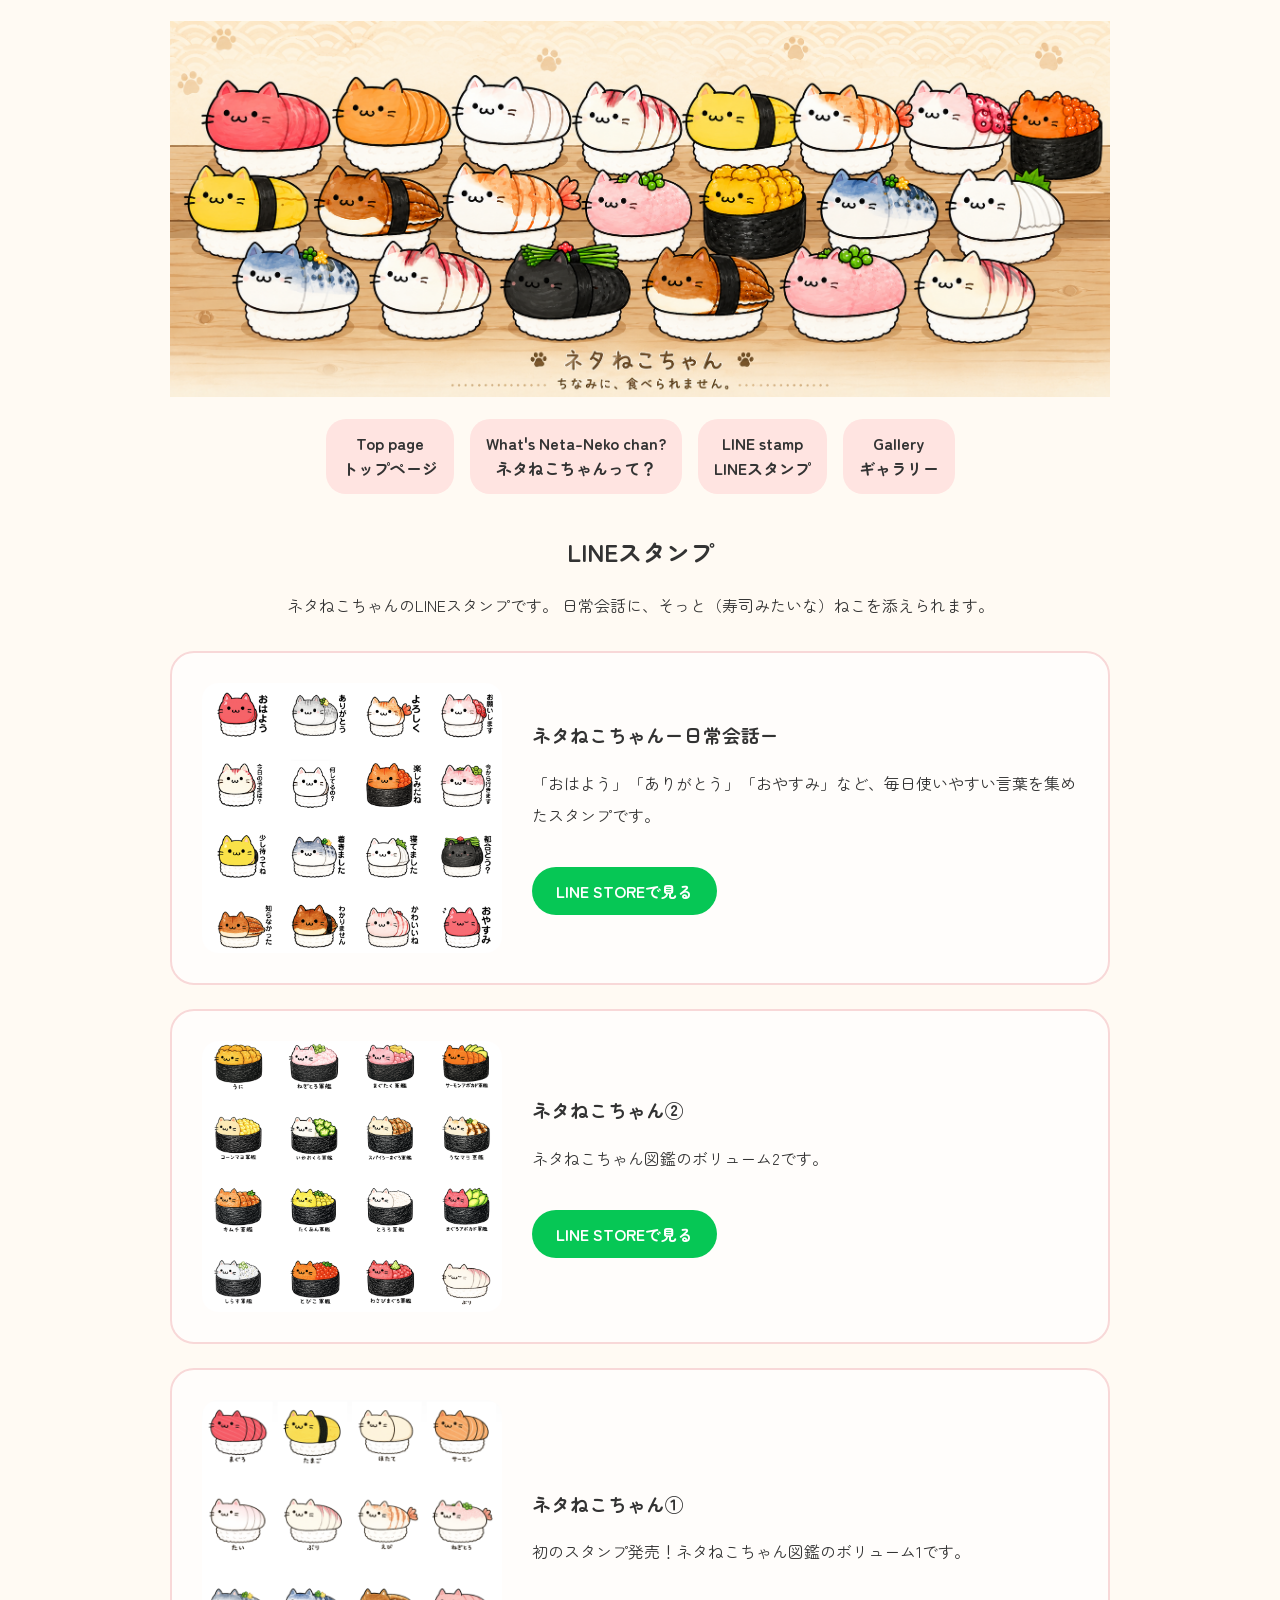
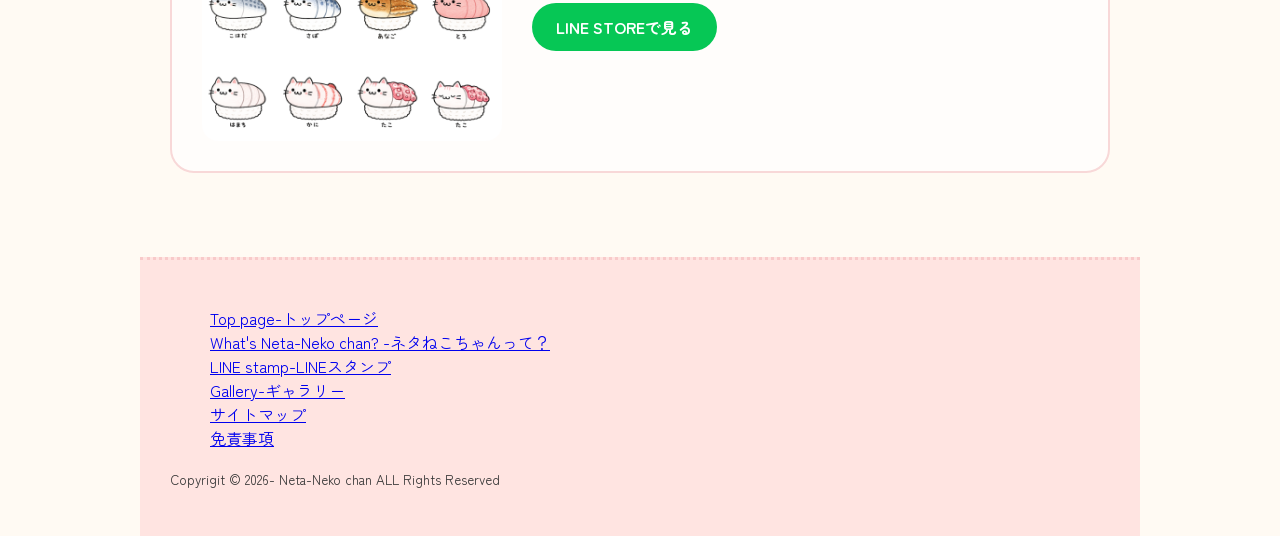
==== linestamp.html @ 60497d51 "Add files via upload" ====
<!doctype html>
<html lang="ja">
<head>
<meta charset="utf-8">
<title>ネタねこちゃんの公式HP</title>

<!--CSSリンク-->
<link href="css/common.css" rel="stylesheet" type="text/css">
<link href="css/linestamp.css" rel="stylesheet" type="text/css">

<!--フォント-->
<link rel="preconnect" href="https://fonts.googleapis.com">
<link rel="preconnect" href="https://fonts.gstatic.com" crossorigin>
<link href="https://fonts.googleapis.com/css2?family=Zen+Maru+Gothic:wght@400;500;700&display=swap" rel="stylesheet">
</head>

<body>
	<header>

	<!-- ヘッダー画像 -->
  <h1><a href="index.html"><img src="image/header.png" width="940px" alt="ネタねこちゃん大集合のヘッダー"/></a></h1>
		
	<!--トップナビゲーション始まり-->
	<ul id="topnav">
	 <li><a href="index.html">Top page<br>トップページ</a></li>
	 <li><a href="about.html">What's Neta-Neko chan?<br>ネタねこちゃんって？</a></li>
	 <li><a href="linestamp.html">LINE stamp<br>LINEスタンプ</a></li>
	 <li><a href="gallery.html">Gallery<br>ギャラリー</a></li>
	</ul>
	<!--トップナビゲーション終わり-->
	</header>
	
	<main>
  <section id="stamp">
    <h2>LINEスタンプ</h2>

    <p class="lead">
      ネタねこちゃんのLINEスタンプです。  
      日常会話に、そっと（寿司みたいな）ねこを添えられます。
    </p>

    <div class="stampCard">
      <img src="image/line03.png" alt="ネタねこちゃん日常会話スタンプ">

      <div class="stampText">
        <h3>ネタねこちゃんー日常会話ー</h3>
        <p>
          「おはよう」「ありがとう」「おやすみ」など、毎日使いやすい言葉を集めたスタンプです。
        </p>

        <a href="https://line.me/S/sticker/34198942" class="stampButton">
          LINE STOREで見る
        </a>
      </div>
    </div>
<br>
    <div class="stampCard">
      <img src="image/line02.png" alt="ネタねこちゃん日常会話スタンプ">

      <div class="stampText">
        <h3>ネタねこちゃん②</h3>
        <p>
          ネタねこちゃん図鑑のボリューム2です。
        </p>

        <a href="https://line.me/S/sticker/34160586" class="stampButton">
          LINE STOREで見る
        </a>
      </div>
    </div>
<br>
     <div class="stampCard">
      <img src="image/line1.png" alt="ネタねこちゃん日常会話スタンプ">

      <div class="stampText">
        <h3>ネタねこちゃん①</h3>
        <p>
          初のスタンプ発売！ネタねこちゃん図鑑のボリューム1です。
        </p>

        <a href="https://line.me/S/sticker/34160486" class="stampButton">
          LINE STOREで見る
        </a>
      </div>
    </div>
<br>




  </section>
</main>
	
<!-- フッター始まり -->
<footer>
<ul id="footerNav">
   <li><a href="index.html">Top page-トップページ</a></li>    
   <li><a href="about.html">What's Neta-Neko chan? -ネタねこちゃんって？</a></li> 
   <li><a href="linestamp.html">LINE stamp-LINEスタンプ</a></li>  
   <li><a href="gallery.html">Gallery-ギャラリー</a></li>
   <li><a href="sitemap.html">サイトマップ</a></li>
   <li><a href="Disclaimer.html">免責事項</a></li>
  </ul>

<!-- コピーライト始まり -->
<p id="copyRight"><small>Copyrigit &copy; 2026- Neta-Neko chan ALL Rights Reserved</small></p>
</footer>
	<script>
const previewImage = document.getElementById('previewImage');
const nekoImages = document.querySelectorAll('#mainImage img');

nekoImages.forEach(function(img) {
  img.addEventListener('mouseover', function() {
    previewImage.src = img.src;
    previewImage.alt = img.alt + 'の拡大画像';
  });
});
</script>

</body>
</html>
---- css/common.css ----
@charset "utf-8";

/* 全体の基本設定 */
body {
      margin: 0;
    font-family: "Zen Maru Gothic", sans-serif;
    background-color: #fffaf3;
    color: #333;
}

/* ページ全体の中央寄せ */
header,
main,
footer {
    max-width: 940px;
    margin: 0 auto;
}

/* 画像がはみ出さないようにする */
img {
    max-width: 100%;
    height: auto;
    display: block;
}

/*　フッター */
footer{
    margin-top:60px;
    padding:30px;

    background:#ffe4e1;

    border-top:3px dotted #f8caca;

    text-align:left;
}

footer ul {
    list-style: none;
}

/* ページ全体をふわっと表示 */
body {
    animation: fadeIn 1.2s ease-in;
}

@keyframes fadeIn {
    from {
        opacity: 0;
    }

    to {
        opacity: 1;
    }
}
---- css/linestamp.css ----
/* ヘッダー画像 */
#headerImage img {
    width: 940px;
    height: auto;
}

/* ナビゲーション */
#topnav {
    list-style: none;
    display: flex;
    justify-content: center;
    gap: 16px;
    padding: 0;
    margin: 20px 0 30px;
}

#topnav li a {
    display: block;
    text-align: center;
    line-height: 1.6;
    text-decoration: none;
    color: #333;
    background-color: #ffe4e1;
    padding: 12px 16px;
    border-radius: 20px;
    font-weight: bold;
}


#stamp {
    max-width: 940px;
    margin: 40px auto;
}

#stamp h2 {
    text-align: center;
    margin-bottom: 20px;
}

.lead {
    text-align: center;
    line-height: 2;
    margin-bottom: 30px;
}

.stampCard {
    display: flex;
    gap: 30px;
    align-items: center;
    background: #fffdfb;
    border: 2px solid #f8d8d8;
    border-radius: 24px;
    padding: 30px;
}

.stampCard img {
    width: 300px;
    height: auto;
    border-radius: 16px;
}

.stampText {
    flex: 1;
}

.stampText h3 {
    margin-top: 0;
}

.stampText p {
    line-height: 2;
}

.stampButton {
    display: inline-block;
    margin-top: 20px;
    background: #06c755;
    color: #fff;
    text-decoration: none;
    font-weight: bold;
    padding: 12px 24px;
    border-radius: 999px;
}
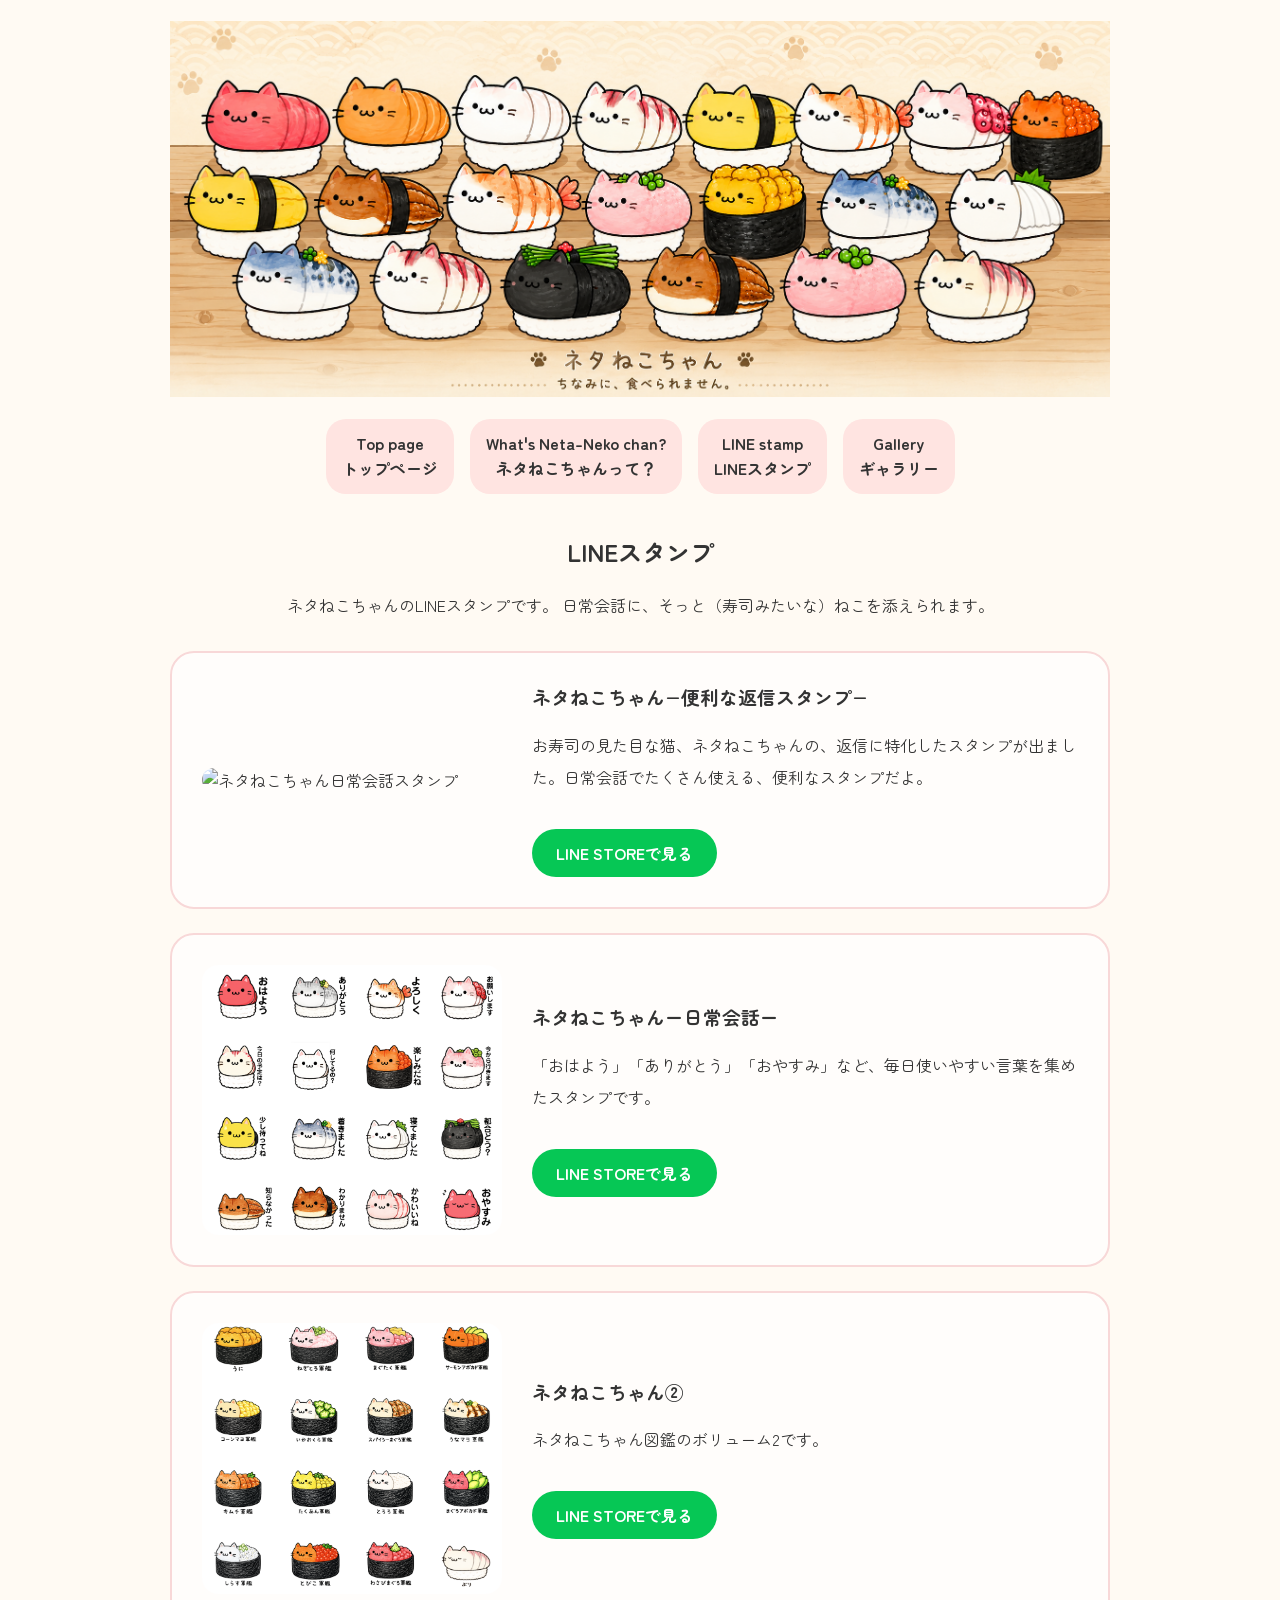
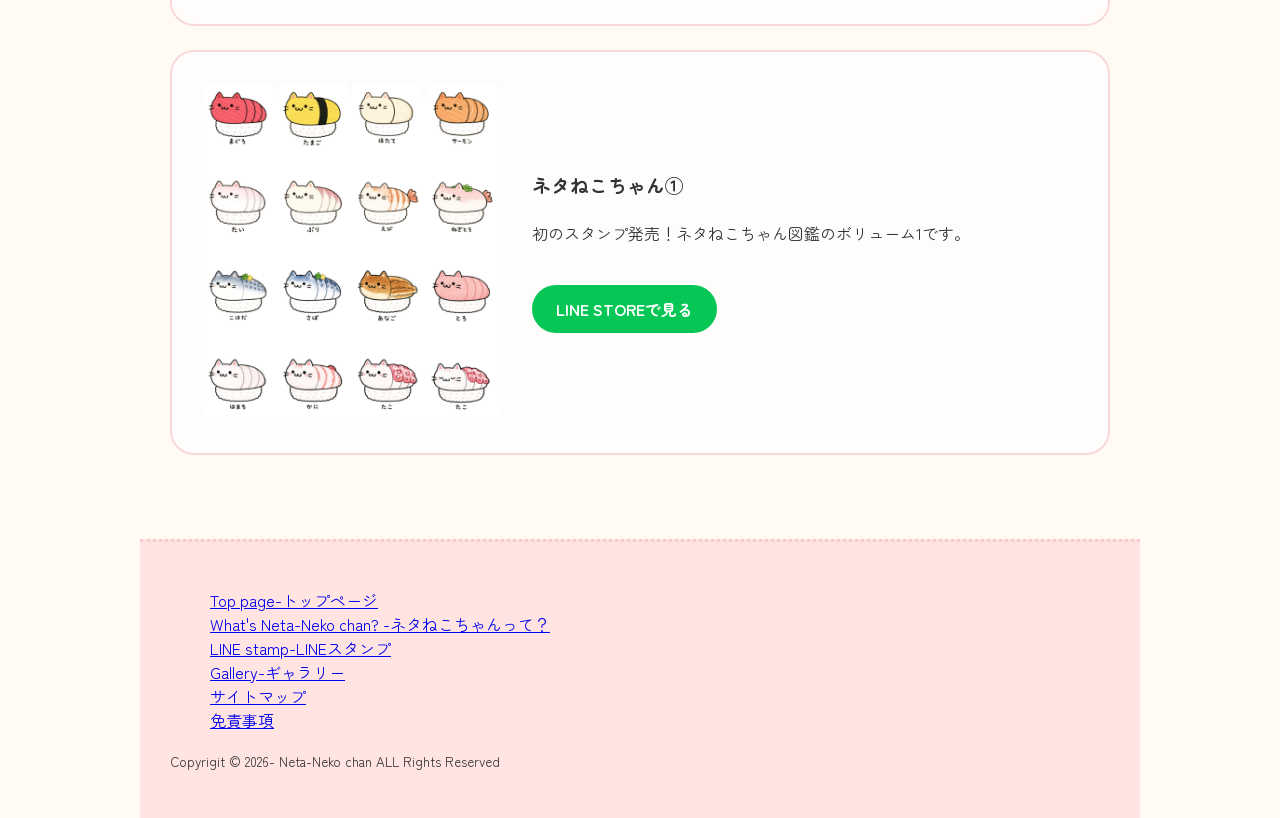
==== commit c3fc0ab6: "Add files via upload" ====
--- a/linestamp.html
+++ b/linestamp.html
@@ -39,9 +39,27 @@
       日常会話に、そっと（寿司みたいな）ねこを添えられます。
     </p>
 
-    <div class="stampCard">
+       
+
+      <div class="stampCard">
+      <img src="image/line04.png" alt="ネタねこちゃん日常会話スタンプ">
+
+      <div class="stampText">
+        <h3>ネタねこちゃん−便利な返信スタンプ−</h3>
+        <p>
+          お寿司の見た目な猫、ネタねこちゃんの、返信に特化したスタンプが出ました。日常会話でたくさん使える、便利なスタンプだよ。
+        </p>
+
+        <a href="https://line.me/S/sticker/34198942" class="stampButton">
+          LINE STOREで見る
+        </a>
+      </div>
+    </div>
+<br>
+
+
+ <div class="stampCard">
       <img src="image/line03.png" alt="ネタねこちゃん日常会話スタンプ">
-
       <div class="stampText">
         <h3>ネタねこちゃんー日常会話ー</h3>
         <p>
@@ -54,6 +72,8 @@
       </div>
     </div>
 <br>
+
+
     <div class="stampCard">
       <img src="image/line02.png" alt="ネタねこちゃん日常会話スタンプ">
 
